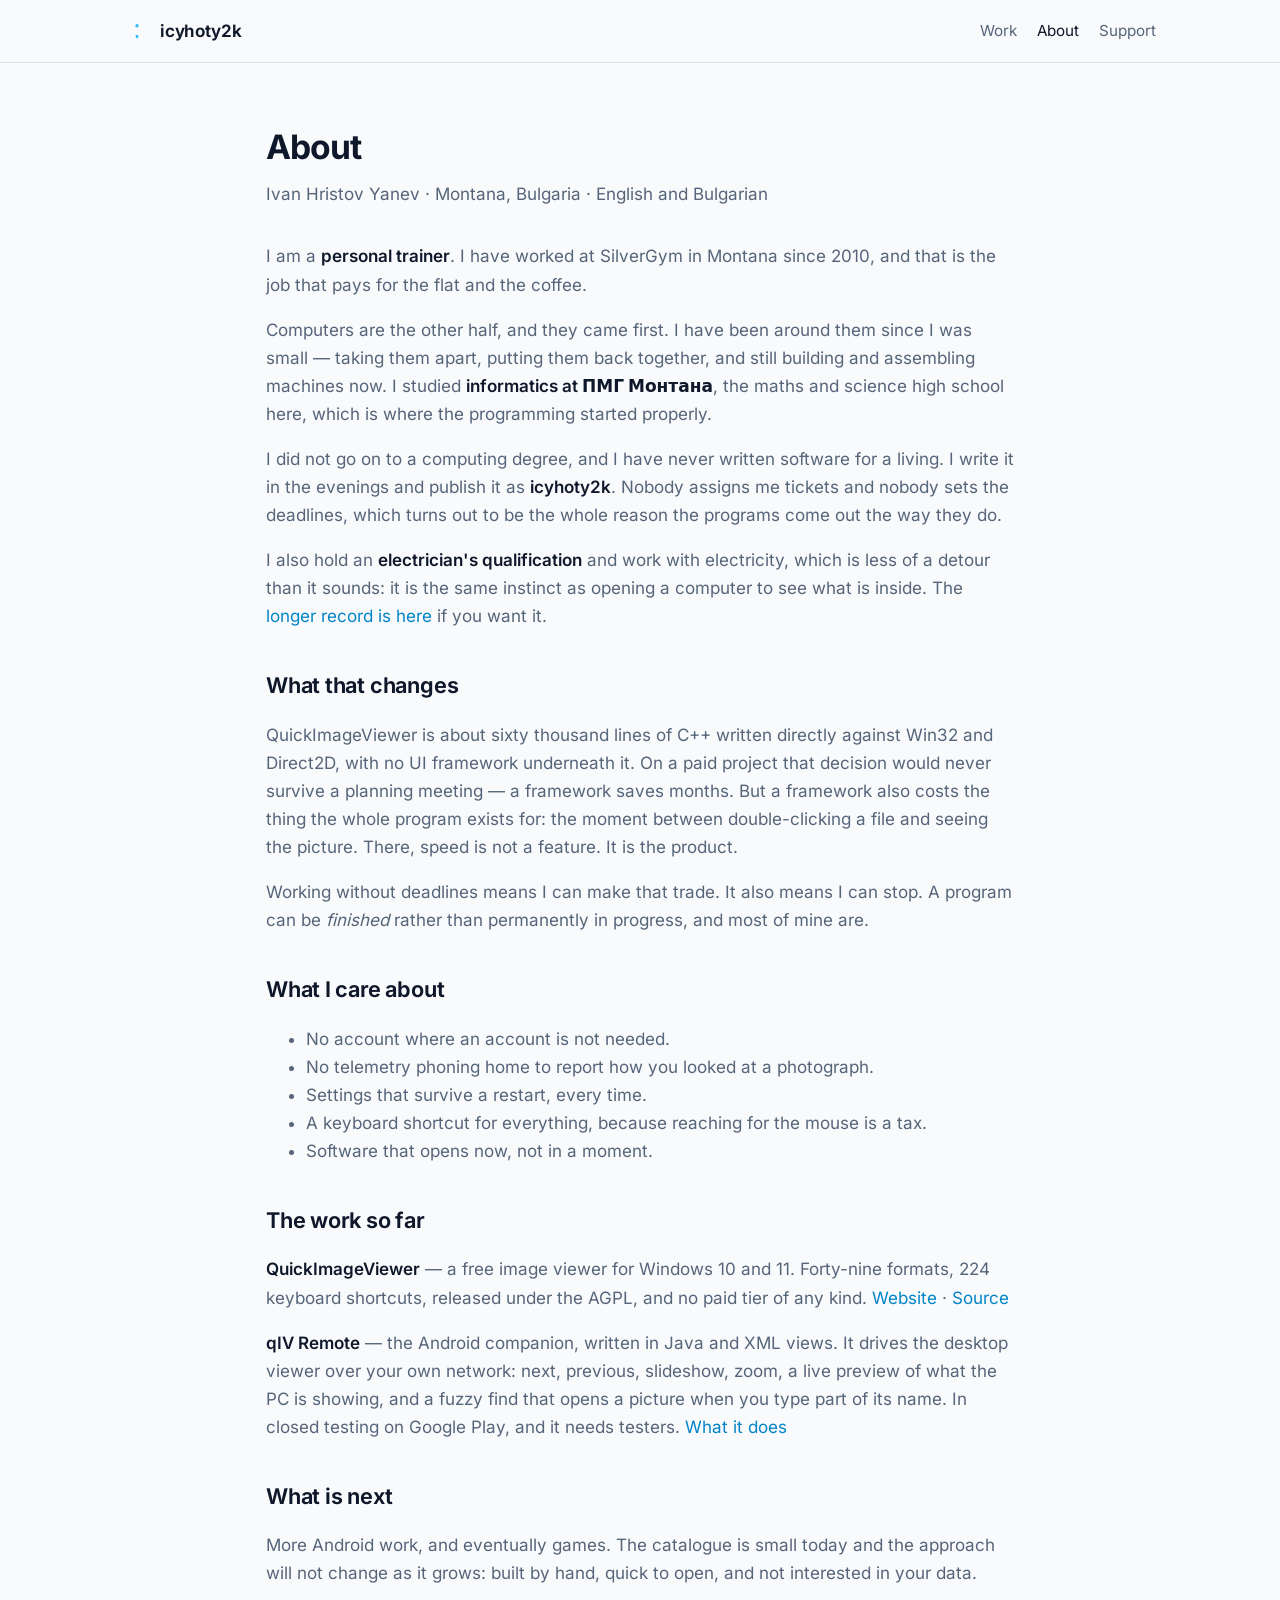
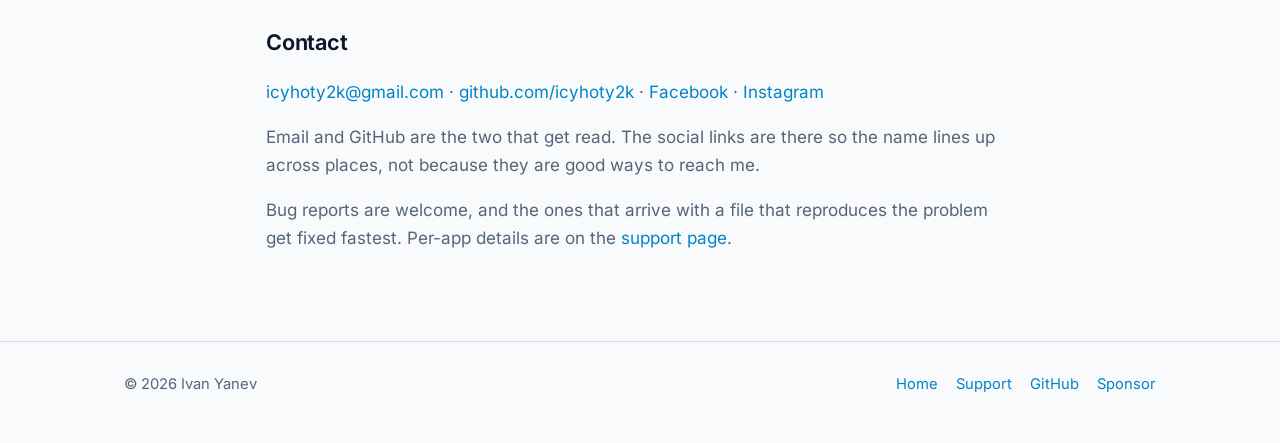
==== about.html @ 6b651a17 "docs: Update about.html with new biography details and add cv.html for longer record" ====
<!DOCTYPE html>
<html lang="en">
<head>
<meta charset="UTF-8">
<meta name="viewport" content="width=device-width, initial-scale=1.0">
<title>About — icyhoty2k</title>

<meta name="description" content="Ivan Yanev, Montana, Bulgaria. Personal trainer by day, self-taught developer by night — QuickImageViewer for Windows and qIV Remote for Android.">
<meta name="robots" content="index, follow">
<link rel="canonical" href="https://icyhoty2k.github.io/about.html">

<link rel="icon" type="image/svg+xml" href="favicon.svg">
<meta name="theme-color" content="#0f172a">
<link rel="stylesheet" href="assets/site.css">
</head>
<body>

<!--
    WHAT IS ON THIS PAGE AND WHY.

    The trainer-by-day detail is here at the user's explicit request, on the
    grounds that it is already public on their Facebook profile and that a
    reader is better served by more context than less. It is also simply the
    most interesting true thing about the work: sixty thousand lines of Win32
    C++ written by someone whose job is not software.

    DELIBERATELY OMITTED, even though Facebook shows them: date of birth,
    relationship status, family. They are on the private list, they would not
    improve this page, and a public page is a bad place to discover you have
    changed your mind. Home address and phone number likewise never appear here
    -- note the Play developer page publishes the address separately, which is
    a different surface and a decision already taken.
-->

<nav class="sitenav">
    <div class="wrap">
        <a class="brand" href="./"><img src="assets/mark.svg" alt="">icyhoty2k</a>
        <span class="spacer"></span>
        <a class="navlink" href="./#work">Work</a>
        <a class="navlink" href="about.html" aria-current="page">About</a>
        <a class="navlink" href="support.html">Support</a>
    </div>
</nav>

<main class="wrap prose">

    <h1>About</h1>
    <p class="meta">Ivan Hristov Yanev &middot; Montana, Bulgaria &middot; English and Bulgarian</p>

    <p>
        I am a <strong>personal trainer</strong>. I have worked at SilverGym in Montana
        since 2010, and that is the job that pays for the flat and the coffee.
    </p>
    <p>
        Computers are the other half, and they came first. I have been around them since
        I was small &mdash; taking them apart, putting them back together, and still
        building and assembling machines now. I studied
        <strong>informatics at ПМГ Монтана</strong>, the maths and science high school
        here, which is where the programming started properly.
    </p>
    <p>
        I did not go on to a computing degree, and I have never written software for a
        living. I write it in the evenings and publish it as <strong>icyhoty2k</strong>.
        Nobody assigns me tickets and nobody sets the deadlines, which turns out to be the
        whole reason the programs come out the way they do.
    </p>
    <p>
        I also hold an <strong>electrician's qualification</strong> and work with
        electricity, which is less of a detour than it sounds: it is the same instinct as
        opening a computer to see what is inside. The
        <a href="cv.html">longer record is here</a> if you want it.
    </p>

    <h2>What that changes</h2>
    <p>
        QuickImageViewer is about sixty thousand lines of C++ written directly against
        Win32 and Direct2D, with no UI framework underneath it. On a paid project that
        decision would never survive a planning meeting &mdash; a framework saves months.
        But a framework also costs the thing the whole program exists for: the moment
        between double-clicking a file and seeing the picture. There, speed is not a
        feature. It is the product.
    </p>
    <p>
        Working without deadlines means I can make that trade. It also means I can stop.
        A program can be <em>finished</em> rather than permanently in progress, and most
        of mine are.
    </p>

    <h2>What I care about</h2>
    <ul>
        <li>No account where an account is not needed.</li>
        <li>No telemetry phoning home to report how you looked at a photograph.</li>
        <li>Settings that survive a restart, every time.</li>
        <li>A keyboard shortcut for everything, because reaching for the mouse is a tax.</li>
        <li>Software that opens now, not in a moment.</li>
    </ul>

    <h2>The work so far</h2>
    <p>
        <strong>QuickImageViewer</strong> &mdash; a free image viewer for Windows 10 and 11.
        Forty-nine formats, 224 keyboard shortcuts, released under the AGPL, and no paid
        tier of any kind.
        <a href="https://icyhoty2k.github.io/QuickImageViewer/">Website</a> &middot;
        <a href="https://github.com/icyhoty2k/QuickImageViewer">Source</a>
    </p>
    <p>
        <strong>qIV Remote</strong> &mdash; the Android companion, written in Java and XML
        views. It drives the desktop viewer over your own network: next, previous,
        slideshow, zoom, a live preview of what the PC is showing, and a fuzzy find that
        opens a picture when you type part of its name. In closed testing on Google Play,
        and it needs testers.
        <a href="https://icyhoty2k.github.io/QuickImageViewer/qiv-remote.html">What it does</a>
    </p>

    <h2>What is next</h2>
    <p>
        More Android work, and eventually games. The catalogue is small today and the
        approach will not change as it grows: built by hand, quick to open, and not
        interested in your data.
    </p>

    <h2>Contact</h2>
    <p>
        <a href="mailto:icyhoty2k@gmail.com">icyhoty2k@gmail.com</a> &middot;
        <a href="https://github.com/icyhoty2k">github.com/icyhoty2k</a> &middot;
        <a href="https://www.facebook.com/IvanHristovYanev">Facebook</a> &middot;
        <a href="https://www.instagram.com/icyhoty2k/">Instagram</a>
    </p>
    <p>
        Email and GitHub are the two that get read. The social links are there so the name
        lines up across places, not because they are good ways to reach me.
    </p>
    <p>
        Bug reports are welcome, and the ones that arrive with a file that reproduces the
        problem get fixed fastest. Per-app details are on the
        <a href="support.html">support page</a>.
    </p>

</main>

<footer>
    <div class="wrap row">
        <span>&copy; 2026 Ivan Yanev</span>
        <span class="spacer"></span>
        <a href="./">Home</a>
        <a href="support.html">Support</a>
        <a href="https://github.com/icyhoty2k">GitHub</a>
        <a href="https://github.com/sponsors/icyhoty2k">Sponsor</a>
    </div>
</footer>

</body>
</html>
---- assets/site.css ----
/* ==========================================================================
   icyhoty2k.github.io

   ONE stylesheet, no framework, no CDN. Every font is vendored in
   assets/fonts/ -- the site says it uses no third parties and that has to be
   literally true, which means no Google Fonts, no analytics, no embeds.

   Palette matches QuickImageViewer's site.css so the two read as one hand,
   and matches the Play developer art, which is generated from the same
   numbers.
   ========================================================================== */

@font-face {
    font-family: 'Inter';
    font-style: normal;
    font-weight: 100 900;
    font-display: swap;
    src: url('fonts/inter-latin.woff2') format('woff2');
    unicode-range: U+0000-00FF,U+0131,U+0152-0153,U+02BB-02BC,U+02C6,U+02DA,U+02DC,U+0304,U+0308,U+0329,U+2000-206F,U+2074,U+20AC,U+2122,U+2191,U+2193,U+2212,U+2215,U+FEFF,U+FFFD;
}

@font-face {
    font-family: 'Inter';
    font-style: normal;
    font-weight: 100 900;
    font-display: swap;
    src: url('fonts/inter-latin-ext.woff2') format('woff2');
    unicode-range: U+0100-02BA,U+02BD-02C5,U+02C7-02CC,U+02CE-02D7,U+02DD-02FF,U+0304,U+0308,U+0329,U+1D00-1DBF,U+1E00-1E9F,U+1EF2-1EFF,U+2020,U+20A0-20AB,U+20AD-20C0,U+2113,U+2C60-2C7F,U+A720-A7FF;
}

:root {
    --bg:        #0f172a;
    --surface:   #1e293b;
    --surface-2: #172033;
    --border:    #2b3a52;
    --text:      #f8fafc;
    --muted:     #94a3b8;
    --accent:    #38bdf8;
    --accent-dk: #0284c7;
    --radius:    14px;
    --maxw:      1080px;
}

/* Light mode is a real mode, not an afterthought: a developer page gets opened
   from a Play listing on a phone in daylight as often as from a desktop at
   night. */
@media (prefers-color-scheme: light) {
    :root {
        --bg:        #f8fafc;
        --surface:   #ffffff;
        --surface-2: #eef2f7;
        --border:    #d7dee8;
        --text:      #0f172a;
        --muted:     #566579;
        --accent:    #0284c7;
        --accent-dk: #075985;
    }
}

*, *::before, *::after { box-sizing: border-box; }

html { scroll-behavior: smooth; }

body {
    margin: 0;
    background: var(--bg);
    color: var(--text);
    font-family: 'Inter', system-ui, -apple-system, 'Segoe UI', sans-serif;
    font-size: 17px;
    line-height: 1.65;
    -webkit-font-smoothing: antialiased;
}

.wrap { max-width: var(--maxw); margin: 0 auto; padding: 0 24px; }

a { color: var(--accent); text-decoration: none; }
a:hover { text-decoration: underline; }

/* --- header ------------------------------------------------------------- */

.sitenav {
    border-bottom: 1px solid var(--border);
    background: color-mix(in srgb, var(--bg) 88%, transparent);
    position: sticky;
    top: 0;
    z-index: 10;
    backdrop-filter: blur(8px);
}

.sitenav .wrap {
    display: flex;
    align-items: center;
    gap: 20px;
    height: 62px;
}

.sitenav .brand {
    display: flex;
    align-items: center;
    gap: 10px;
    color: var(--text);
    font-weight: 650;
    letter-spacing: -0.01em;
}

.sitenav .brand img { width: 26px; height: 26px; display: block; }
.sitenav .spacer { flex: 1; }
.sitenav a.navlink { color: var(--muted); font-size: 0.95rem; }
.sitenav a.navlink:hover, .sitenav a.navlink[aria-current="page"] { color: var(--text); }

/* --- hero --------------------------------------------------------------- */

.hero { padding: 84px 0 56px; }

.hero-inner {
    display: flex;
    align-items: center;
    gap: 48px;
    flex-wrap: wrap;
}

.hero-mark {
    width: 132px;
    height: 132px;
    flex: none;
    filter: drop-shadow(0 0 26px color-mix(in srgb, var(--accent) 35%, transparent));
}

.hero h1 {
    margin: 0 0 10px;
    font-size: clamp(2.2rem, 6vw, 3.4rem);
    font-weight: 700;
    letter-spacing: -0.03em;
    line-height: 1.05;
}

.hero p.lead {
    margin: 0;
    max-width: 46ch;
    color: var(--muted);
    font-size: 1.12rem;
}

/* The row of glyphs, matching the Play header. Inline SVG so it inherits
   currentColor and needs no extra request. */
.glyphrow {
    display: flex;
    gap: 18px;
    margin-top: 22px;
    color: var(--muted);
}
.glyphrow svg { width: 26px; height: 26px; flex: none; }

/* --- sections ----------------------------------------------------------- */

section { padding: 30px 0 56px; }

h2 {
    font-size: 1.05rem;
    font-weight: 650;
    letter-spacing: 0.08em;
    text-transform: uppercase;
    color: var(--muted);
    margin: 0 0 22px;
}

/* --- product cards ------------------------------------------------------ */

.cards {
    display: grid;
    grid-template-columns: repeat(auto-fit, minmax(300px, 1fr));
    gap: 20px;
}

.card {
    background: var(--surface);
    border: 1px solid var(--border);
    border-radius: var(--radius);
    padding: 26px 26px 22px;
    display: flex;
    flex-direction: column;
}

.card h3 {
    margin: 0 0 4px;
    font-size: 1.3rem;
    letter-spacing: -0.02em;
}

.card .plat {
    color: var(--muted);
    font-size: 0.86rem;
    letter-spacing: 0.04em;
    text-transform: uppercase;
    margin-bottom: 14px;
}

.card p { margin: 0 0 18px; color: var(--muted); }
.card .grow { flex: 1; }

.tags { display: flex; flex-wrap: wrap; gap: 8px; margin-bottom: 18px; }

.tag {
    font-size: 0.8rem;
    color: var(--muted);
    border: 1px solid var(--border);
    background: var(--surface-2);
    border-radius: 999px;
    padding: 3px 11px;
}

.actions { display: flex; flex-wrap: wrap; gap: 10px; }

.btn {
    display: inline-block;
    padding: 9px 17px;
    border-radius: 9px;
    font-weight: 600;
    font-size: 0.95rem;
    border: 1px solid var(--border);
    color: var(--text);
}
.btn:hover { text-decoration: none; border-color: var(--accent); }

.btn.primary {
    background: var(--accent);
    border-color: var(--accent);
    color: #06121f;
}
.btn.primary:hover { background: var(--accent-dk); border-color: var(--accent-dk); color: #fff; }

/* --- callout ------------------------------------------------------------ */

.callout {
    border: 1px solid var(--border);
    border-left: 3px solid var(--accent);
    background: var(--surface);
    border-radius: var(--radius);
    padding: 22px 26px;
}
.callout h3 { margin: 0 0 8px; font-size: 1.15rem; }
.callout p  { margin: 0 0 14px; color: var(--muted); }
.callout ol { margin: 0 0 16px; padding-left: 20px; color: var(--muted); }
.callout li { margin-bottom: 6px; }
.callout :last-child { margin-bottom: 0; }

/* --- prose pages -------------------------------------------------------- */

.prose { max-width: 68ch; padding: 56px 0 72px; }
.prose h1 { font-size: 2.1rem; letter-spacing: -0.03em; margin: 0 0 6px; }
.prose .meta { color: var(--muted); margin: 0 0 34px; }
.prose h2 {
    text-transform: none;
    letter-spacing: -0.01em;
    font-size: 1.35rem;
    color: var(--text);
    margin: 38px 0 12px;
}
.prose p, .prose li { color: var(--muted); }
.prose strong { color: var(--text); font-weight: 600; }

/* --- footer ------------------------------------------------------------- */

footer {
    border-top: 1px solid var(--border);
    padding: 30px 0 46px;
    color: var(--muted);
    font-size: 0.92rem;
}
footer .row { display: flex; flex-wrap: wrap; gap: 18px; align-items: center; }
footer .spacer { flex: 1; }

@media (max-width: 620px) {
    .hero { padding: 56px 0 40px; }
    .hero-inner { gap: 28px; }
    .hero-mark { width: 96px; height: 96px; }
}
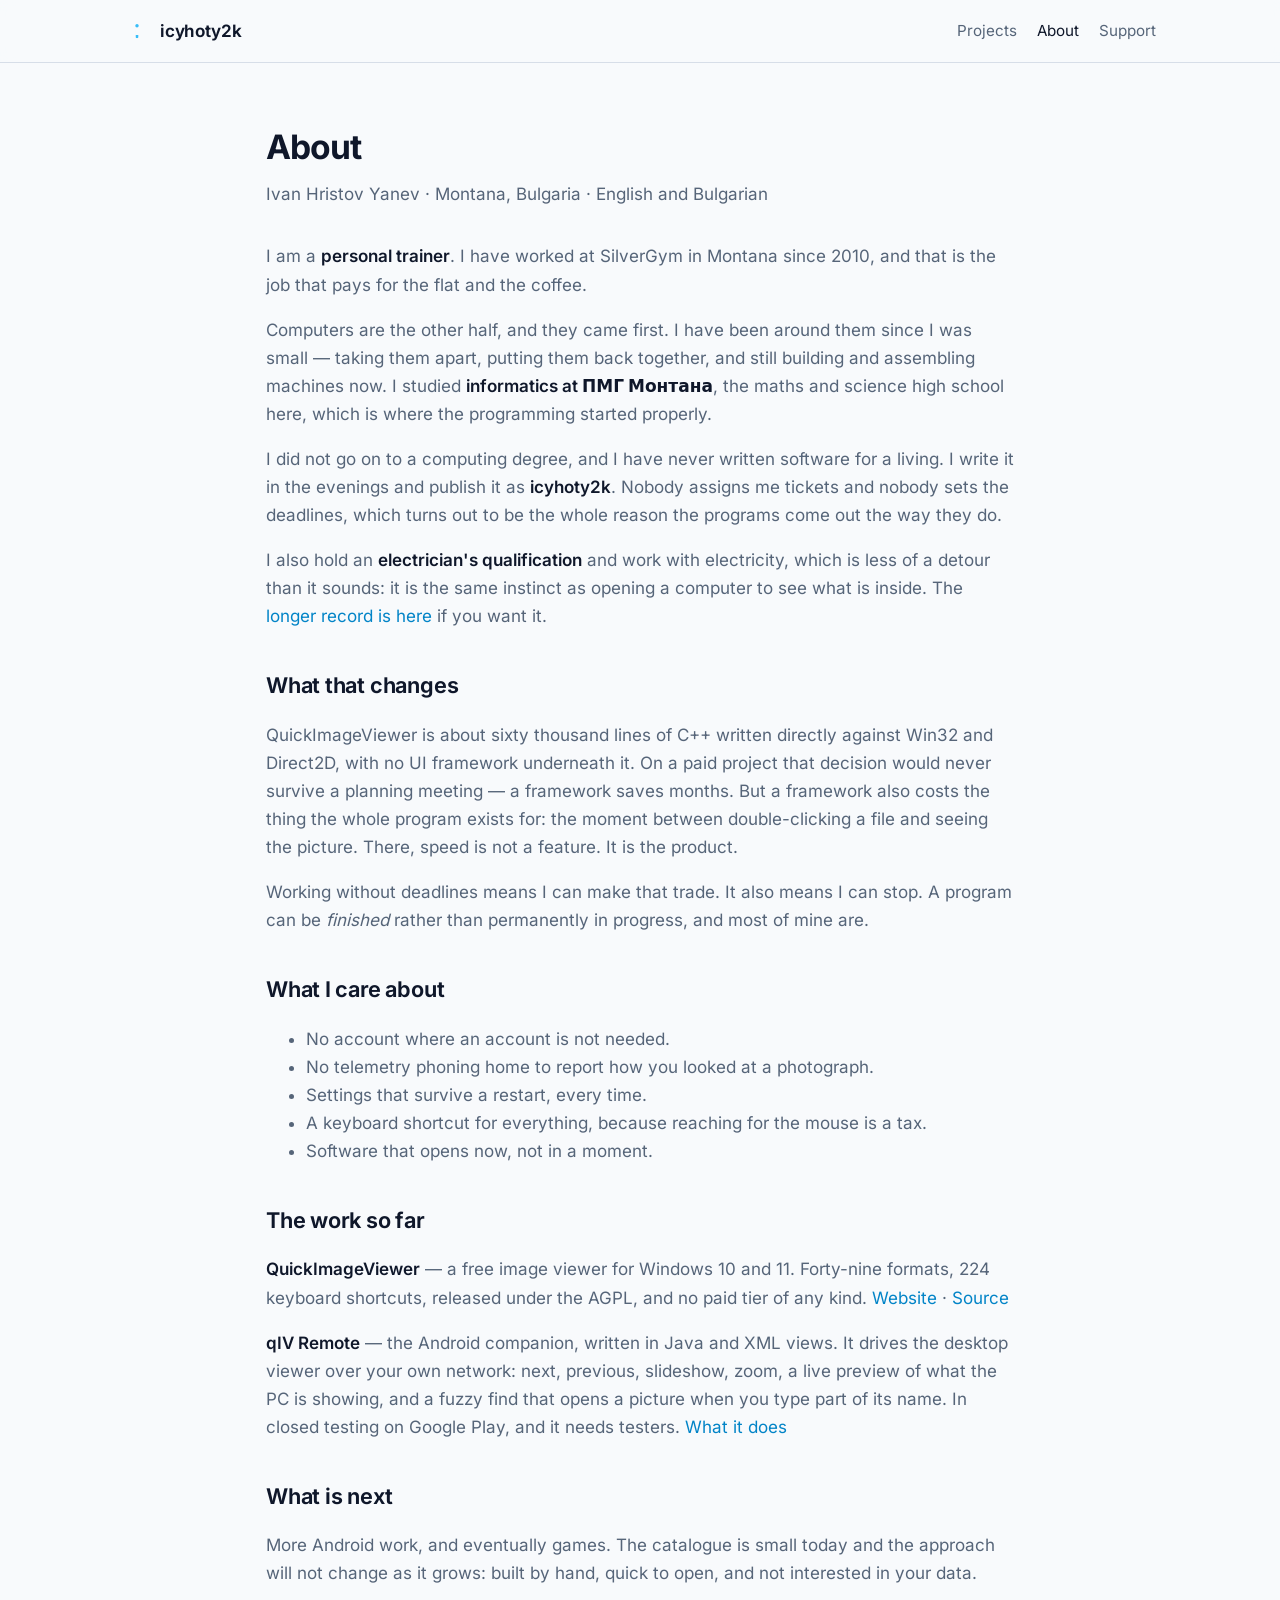
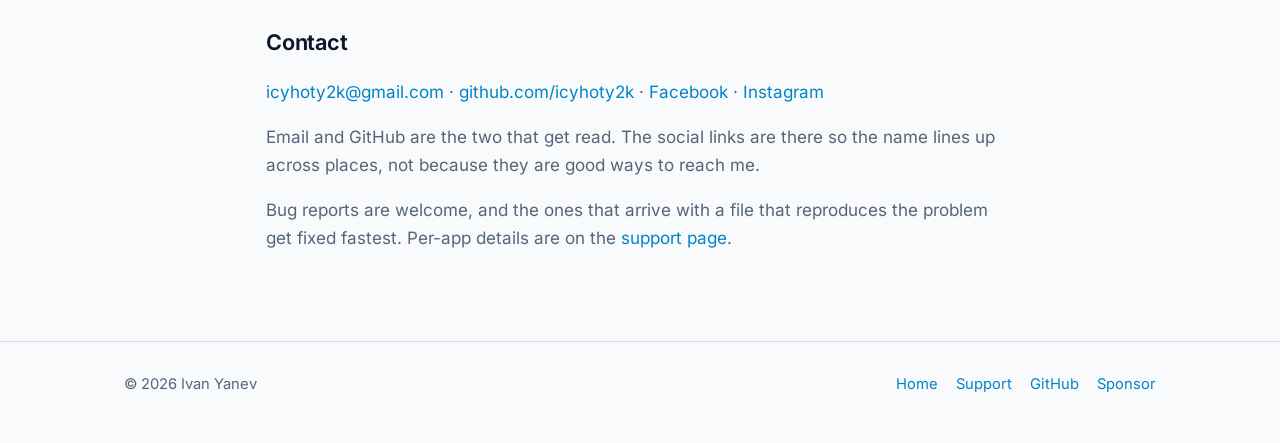
==== commit 4db66c7c: "fix(nav): tighten the mark against the wordmark, Work becomes Projects The gap beside the mark was i" ====
--- a/about.html
+++ b/about.html
@@ -5,12 +5,51 @@
 <meta name="viewport" content="width=device-width, initial-scale=1.0">
 <title>About — icyhoty2k</title>
 
-<meta name="description" content="Ivan Yanev, Montana, Bulgaria. Personal trainer by day, self-taught developer by night — QuickImageViewer for Windows and qIV Remote for Android.">
+<meta name="description" content="Ivan Hristov Yanev, Montana, Bulgaria. Personal trainer by day, writing hand-built Windows and Android software in the evenings.">
 <meta name="robots" content="index, follow">
 <link rel="canonical" href="https://icyhoty2k.github.io/about.html">
 
 <link rel="icon" type="image/svg+xml" href="favicon.svg">
 <meta name="theme-color" content="#0f172a">
+<!-- Open Graph and Twitter. Without og:image a shared link renders as a blank
+     grey box on Facebook, Messenger, Viber and Slack -- which is the main way
+     anyone will ever arrive here. summary_large_image is what makes the card
+     big rather than a thumbnail strip. -->
+<meta property="og:type" content="profile">
+<meta property="og:site_name" content="icyhoty2k">
+<meta property="og:title" content="About - icyhoty2k">
+<meta property="og:description" content="Personal trainer by day, and sixty thousand lines of hand-written Win32 C++ in the evenings. Why the software comes out the way it does.">
+<meta property="og:url" content="https://icyhoty2k.github.io/about.html">
+<meta property="og:image" content="https://icyhoty2k.github.io/assets/og-card-1200x630.jpg">
+<meta property="og:image:width" content="1200">
+<meta property="og:image:height" content="630">
+<meta property="og:image:alt" content="icyhoty2k - apps, games and tools">
+<meta property="og:locale" content="en_GB">
+<meta name="twitter:card" content="summary_large_image">
+<meta name="twitter:title" content="About - icyhoty2k">
+<meta name="twitter:description" content="Personal trainer by day, and sixty thousand lines of hand-written Win32 C++ in the evenings. Why the software comes out the way it does.">
+<meta name="twitter:image" content="https://icyhoty2k.github.io/assets/og-card-1200x630.jpg">
+
+<script type="application/ld+json">
+{
+  "@context": "https://schema.org",
+  "@type": "Person",
+  "name": "Ivan Hristov Yanev",
+  "alternateName": "icyhoty2k",
+  "url": "https://icyhoty2k.github.io/",
+  "image": "https://icyhoty2k.github.io/assets/og-card-1200x630.jpg",
+  "jobTitle": "Software developer",
+  "address": { "@type": "PostalAddress", "addressLocality": "Montana", "addressCountry": "BG" },
+  "knowsLanguage": ["en", "bg"],
+  "email": "mailto:icyhoty2k@gmail.com",
+  "sameAs": [
+    "https://github.com/icyhoty2k",
+    "https://www.facebook.com/IvanHristovYanev",
+    "https://www.instagram.com/icyhoty2k/",
+    "https://www.youtube.com/@icyhoty2k"
+  ]
+}
+</script>
 <link rel="stylesheet" href="assets/site.css">
 </head>
 <body>
@@ -36,7 +75,7 @@
     <div class="wrap">
         <a class="brand" href="./"><img src="assets/mark.svg" alt="">icyhoty2k</a>
         <span class="spacer"></span>
-        <a class="navlink" href="./#work">Work</a>
+        <a class="navlink" href="./#projects">Projects</a>
         <a class="navlink" href="about.html" aria-current="page">About</a>
         <a class="navlink" href="support.html">Support</a>
     </div>
--- a/assets/site.css
+++ b/assets/site.css
@@ -103,7 +103,11 @@
     letter-spacing: -0.01em;
 }
 
-.sitenav .brand img { width: 26px; height: 26px; display: block; }
+/* Height, not width. The tight mark is a tall narrow box (40 x 168 units), so
+   fixing the width would squash it; fixing the height lets the width fall out
+   of the aspect ratio and the gap beside the wordmark becomes the real gap. */
+.sitenav .brand img { height: 26px; width: auto; display: block; }
+.sitenav .brand picture { display: flex; }
 .sitenav .spacer { flex: 1; }
 .sitenav a.navlink { color: var(--muted); font-size: 0.95rem; }
 .sitenav a.navlink:hover, .sitenav a.navlink[aria-current="page"] { color: var(--text); }
@@ -127,11 +131,26 @@
 }
 
 .hero h1 {
-    margin: 0 0 10px;
+    margin: 0 0 6px;
     font-size: clamp(2.2rem, 6vw, 3.4rem);
     font-weight: 700;
     letter-spacing: -0.03em;
     line-height: 1.05;
+}
+
+/* The second line of the signature. Tracked out and in the accent: set solid
+   and grey, a nine-letter word under a nine-letter word reads as one block.
+   The tracking is what makes it a sub-line rather than a second title.
+
+   clamp()ed like the heading above it, so the two scale together instead of
+   the sub-line staying put while the title grows. */
+.hero .productions {
+    margin: 0 0 16px;
+    font-size: clamp(0.78rem, 1.7vw, 1rem);
+    font-weight: 500;
+    letter-spacing: 0.34em;
+    text-transform: uppercase;
+    color: var(--accent);
 }
 
 .hero p.lead {
@@ -164,6 +183,71 @@
     margin: 0 0 22px;
 }
 
+/* --- statistics strip ---------------------------------------------------- */
+
+/* PILLS, matching QuickImageViewer's own strip. A first version here was a grid
+   of six large cells; next to the desktop site it read as a different product.
+   Same shape, same wrap-and-centre behaviour, same value-then-label order.
+
+   Icons are inline SVG rather than the emoji the desktop strip uses. Same
+   reason the navigation was converted: an emoji is drawn by whichever vendor
+   made the font, so a row of six is a row of six different illustration styles.
+
+   Numbers, not charts. Six unrelated current values with no series behind them;
+   a chart of those is a table wearing a costume, and it would cost a library on
+   a site that promises no third parties. */
+.statstrip {
+    display: flex;
+    flex-wrap: wrap;
+    justify-content: center;
+    gap: 10px;
+    margin: 6px 0;
+}
+
+.stat {
+    display: inline-flex;
+    align-items: center;
+    gap: 8px;
+    padding: 9px 15px;
+    border-radius: 999px;
+    border: 1px solid var(--border);
+    background: var(--surface);
+    color: var(--text);
+    font-size: 0.9rem;
+    line-height: 1;
+    transition: border-color .15s ease, transform .15s ease;
+}
+
+.stat:hover {
+    border-color: var(--accent);
+    transform: translateY(-1px);
+    text-decoration: none;
+}
+
+.stat svg {
+    width: 15px;
+    height: 15px;
+    flex: none;
+    color: var(--muted);
+    stroke-linecap: round;
+    stroke-linejoin: round;
+}
+
+.stat:hover svg { color: var(--accent); }
+
+.stat-value {
+    font-weight: 700;
+    color: var(--accent);
+    font-variant-numeric: tabular-nums;
+}
+
+.stat-label { color: var(--muted); font-size: 0.82rem; }
+
+@media (max-width: 620px) {
+    .statstrip { gap: 8px; }
+    .stat { padding: 8px 12px; font-size: 0.85rem; }
+}
+
 /* --- product cards ------------------------------------------------------ */
 
 .cards {
@@ -176,10 +260,52 @@
     background: var(--surface);
     border: 1px solid var(--border);
     border-radius: var(--radius);
-    padding: 26px 26px 22px;
+    overflow: hidden;
     display: flex;
     flex-direction: column;
-}
+    transition: border-color .18s ease, transform .18s ease;
+}
+
+.card:hover { border-color: var(--accent); transform: translateY(-2px); }
+
+@media (prefers-reduced-motion: reduce) {
+    .card { transition: none; }
+    .card:hover { transform: none; }
+}
+
+/* The screenshot. A page about image software with no images on it was the
+   whole reason the landing page read as dead -- and Google's own starter guide
+   asks for images placed near the text they relate to.
+
+   Fixed aspect and object-fit so a portrait phone shot and a landscape desktop
+   shot sit in the same grid without one of them stretching. width/height are
+   declared in the HTML so the browser reserves the space and the card does not
+   jump as the image arrives.
+
+   HEIGHT: AUTO IS LOAD-BEARING, AND aspect-ratio DOES NOT WORK WITHOUT IT.
+   The <img> tags carry width/height attributes, which are presentational hints:
+   this rule overrides the width one with width:100%, but if it declares no
+   height at all then the HTML height attribute survives as the USED height. Both
+   dimensions are then definite and `aspect-ratio` is ignored outright.
+
+   That is not theoretical -- it shipped. The two cards rendered 504x563 and
+   504x462 instead of 504x284, because their height attributes were 563 and 462.
+   The desktop shot was cropped to a narrow portrait slice of a 2688x1436 frame,
+   and the Android shot was upscaled 2x past its own source height, which is
+   what made it look soft. Declaring height:auto lets the aspect-ratio win and
+   both cards become 16/9 again. */
+.card-shot {
+    display: block;
+    width: 100%;
+    height: auto;
+    aspect-ratio: 16 / 9;
+    object-fit: cover;
+    object-position: top center;
+    background: var(--surface-2);
+    border-bottom: 1px solid var(--border);
+}
+
+.card-body { padding: 24px 26px 22px; display: flex; flex-direction: column; flex: 1; }
 
 .card h3 {
     margin: 0 0 4px;
@@ -274,4 +400,101 @@
     .hero { padding: 56px 0 40px; }
     .hero-inner { gap: 28px; }
     .hero-mark { width: 96px; height: 96px; }
-}
+
+    /* TAP TARGETS. Measured on a 375px viewport: the nav links were 25px tall
+       and the footer links 24px. Google's threshold is 48px, and a 24px target
+       is a genuinely annoying thing to hit with a thumb.
+
+       Padding rather than font-size, so the text stays the size it should be
+       and only the hit area grows. Negative margin keeps the row from getting
+       taller than it needs to look.
+
+       Inline links inside paragraphs are left alone on purpose -- they are
+       exempt from the guidance, and padding them would wreck the line spacing. */
+    .sitenav a.navlink,
+    .sitenav a.brand,
+    footer .row a {
+        padding-top: 11px;
+        padding-bottom: 11px;
+    }
+
+    footer .row { gap: 10px 18px; margin: -11px 0; }
+}
+
+/* --- funding buttons: ONE look on every surface -------------------------- */
+/*
+   These deliberately mirror the shields.io "for-the-badge" sponsor badges in
+   README.md, down to the two-tone split and the exact hex values, because the
+   same pair of buttons appears on GitHub, on both websites, and anywhere else
+   the work asks to be funded. One identity, three media.
+
+   THE SITES CANNOT USE THE SHIELDS IMAGES THEMSELVES. An <img> pointing at
+   img.shields.io is a third-party request from every visitor, and both sites
+   promise in writing that they contact nobody. In README.md the same badge is
+   fine, because GitHub proxies README images through its own camo servers and
+   shields.io never sees a reader -- same picture, completely different
+   consequence. So on the web the look is rebuilt in CSS, with inline SVG icons
+   in place of the emoji shields renders.
+
+   KEEP IN SYNC: this block is byte-identical in
+   icyhoty2k.github.io/assets/site.css and QuickImageViewer/docs/site.css, and
+   the colours match the badge URLs in README.md. Change one, change all three.
+*/
+.fundrow {
+    display: flex;
+    flex-wrap: wrap;
+    gap: 12px;
+    margin: 0;
+}
+
+.fund {
+    display: inline-flex;
+    align-items: stretch;
+    border-radius: 6px;
+    overflow: hidden;
+    color: #fff;
+    font-weight: 700;
+    font-size: 0.72rem;
+    letter-spacing: 0.09em;
+    text-transform: uppercase;
+    line-height: 1;
+    transition: filter .18s ease, transform .18s ease;
+}
+
+.fund:hover {
+    text-decoration: none;
+    color: #fff;
+    filter: brightness(1.12);
+    transform: translateY(-1px);
+}
+
+.fund:focus-visible {
+    outline: 2px solid #fff;
+    outline-offset: 2px;
+}
+
+/* Two segments, exactly as the badge draws them: the darker one carries the
+   icon and the name, the brighter one carries the phrase. */
+.fund .fund-k,
+.fund .fund-v {
+    display: inline-flex;
+    align-items: center;
+    gap: 8px;
+    padding: 13px 15px;
+}
+
+.fund svg {
+    width: 15px;
+    height: 15px;
+    flex: none;
+}
+
+.fund.gh   .fund-k { background: #bf3a8c; }
+.fund.gh   .fund-v { background: #ea4aaa; }
+.fund.kofi .fund-k { background: #c94340; }
+.fund.kofi .fund-v { background: #ff5e5b; }
+
+@media (prefers-reduced-motion: reduce) {
+    .fund { transition: none; }
+    .fund:hover { transform: none; }
+}
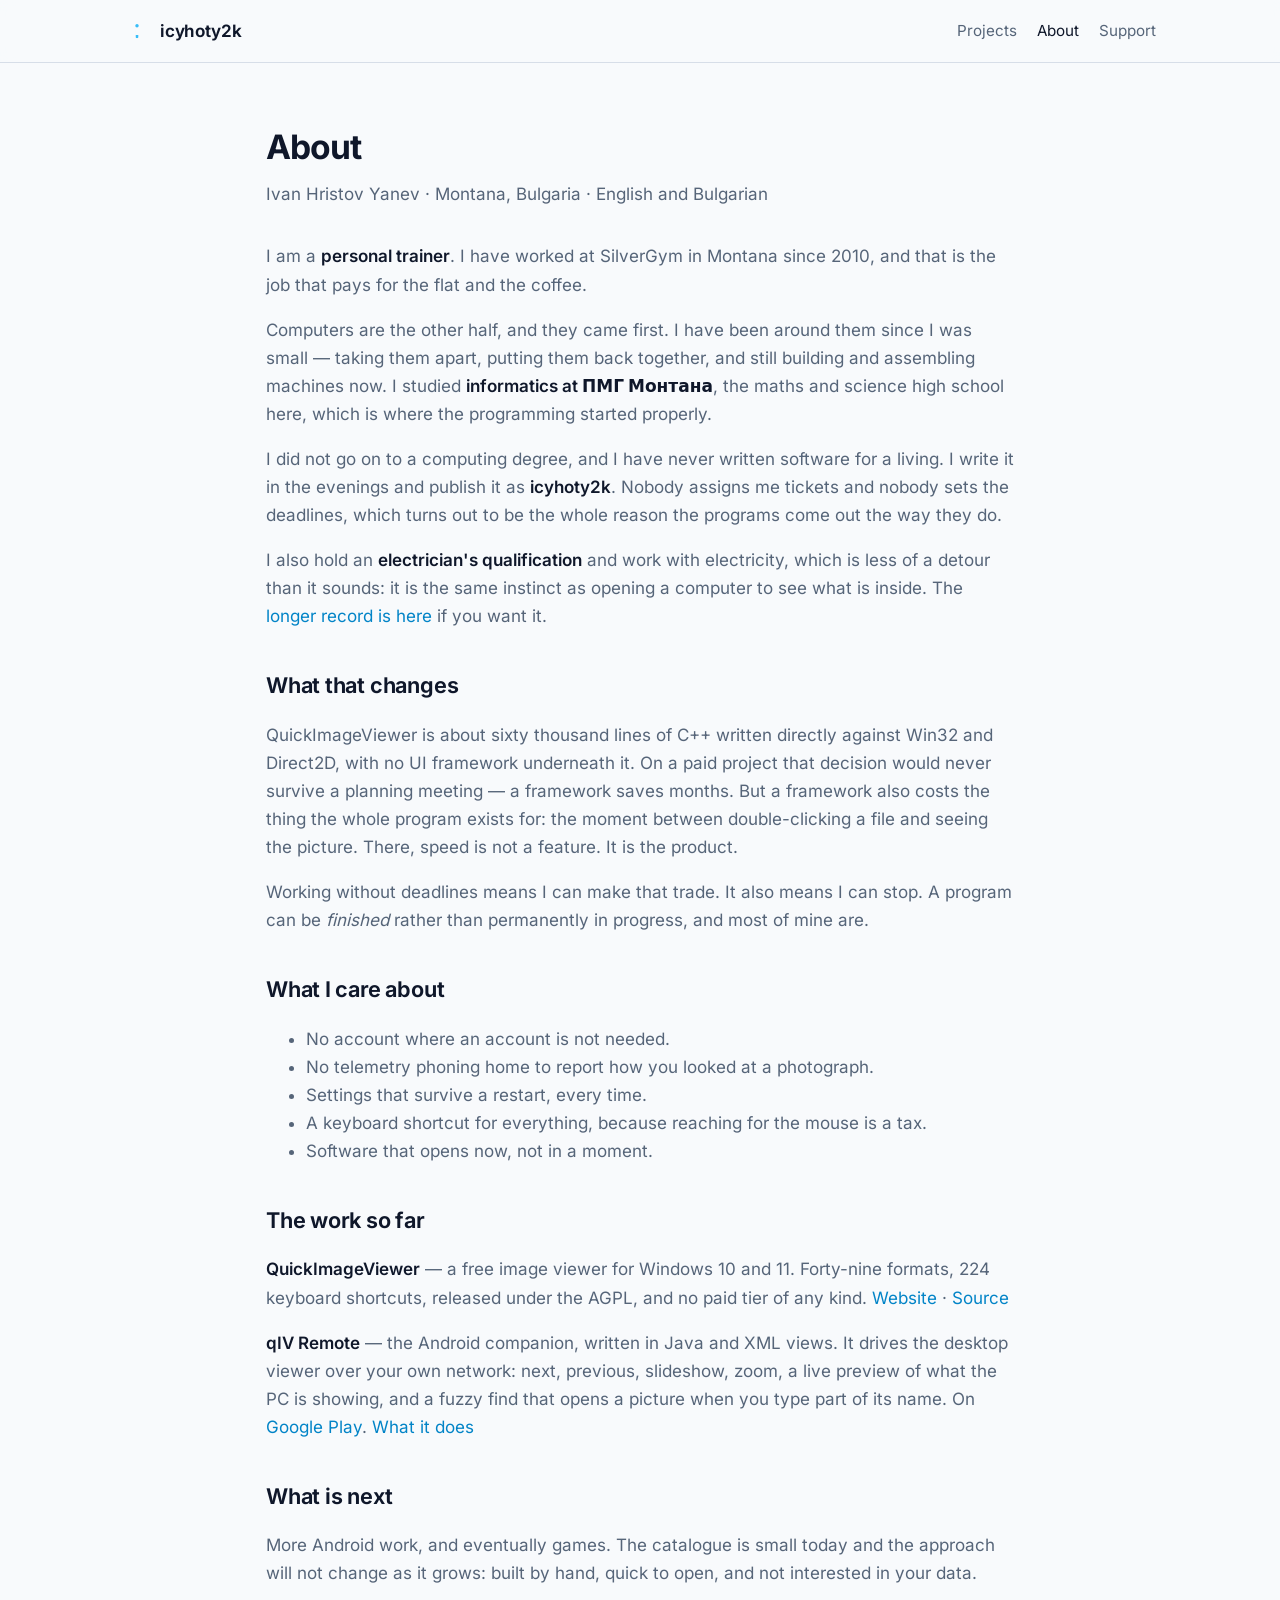
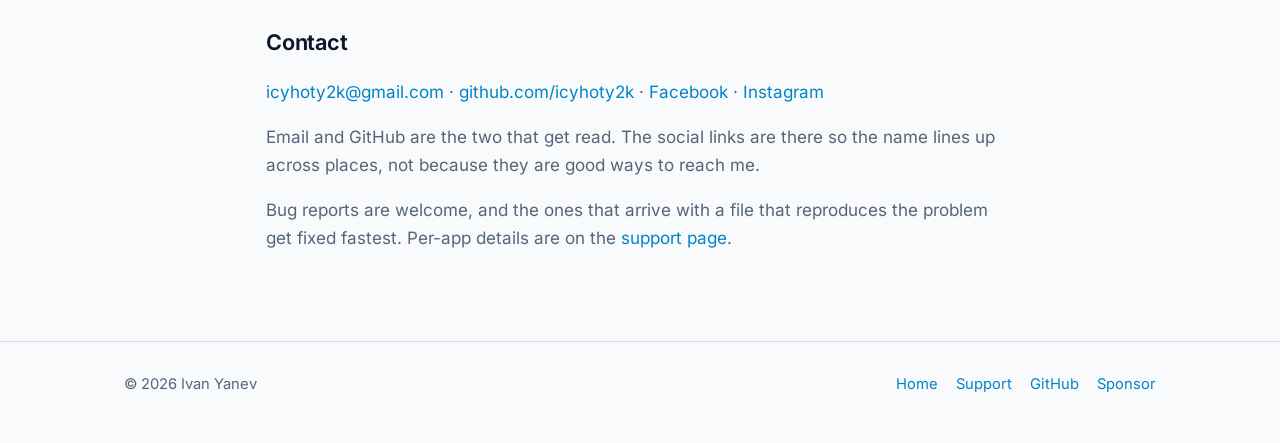
==== commit 8139b6bc: "qIV Remote is live on Google Play Every mention of the closed test goes: the project card links the " ====
--- a/about.html
+++ b/about.html
@@ -146,8 +146,7 @@
         <strong>qIV Remote</strong> &mdash; the Android companion, written in Java and XML
         views. It drives the desktop viewer over your own network: next, previous,
         slideshow, zoom, a live preview of what the PC is showing, and a fuzzy find that
-        opens a picture when you type part of its name. In closed testing on Google Play,
-        and it needs testers.
+        opens a picture when you type part of its name. On <a href="https://play.google.com/store/apps/details?id=net.icyhoty2k.qivremote">Google Play</a>.
         <a href="https://icyhoty2k.github.io/QuickImageViewer/qiv-remote.html">What it does</a>
     </p>
 
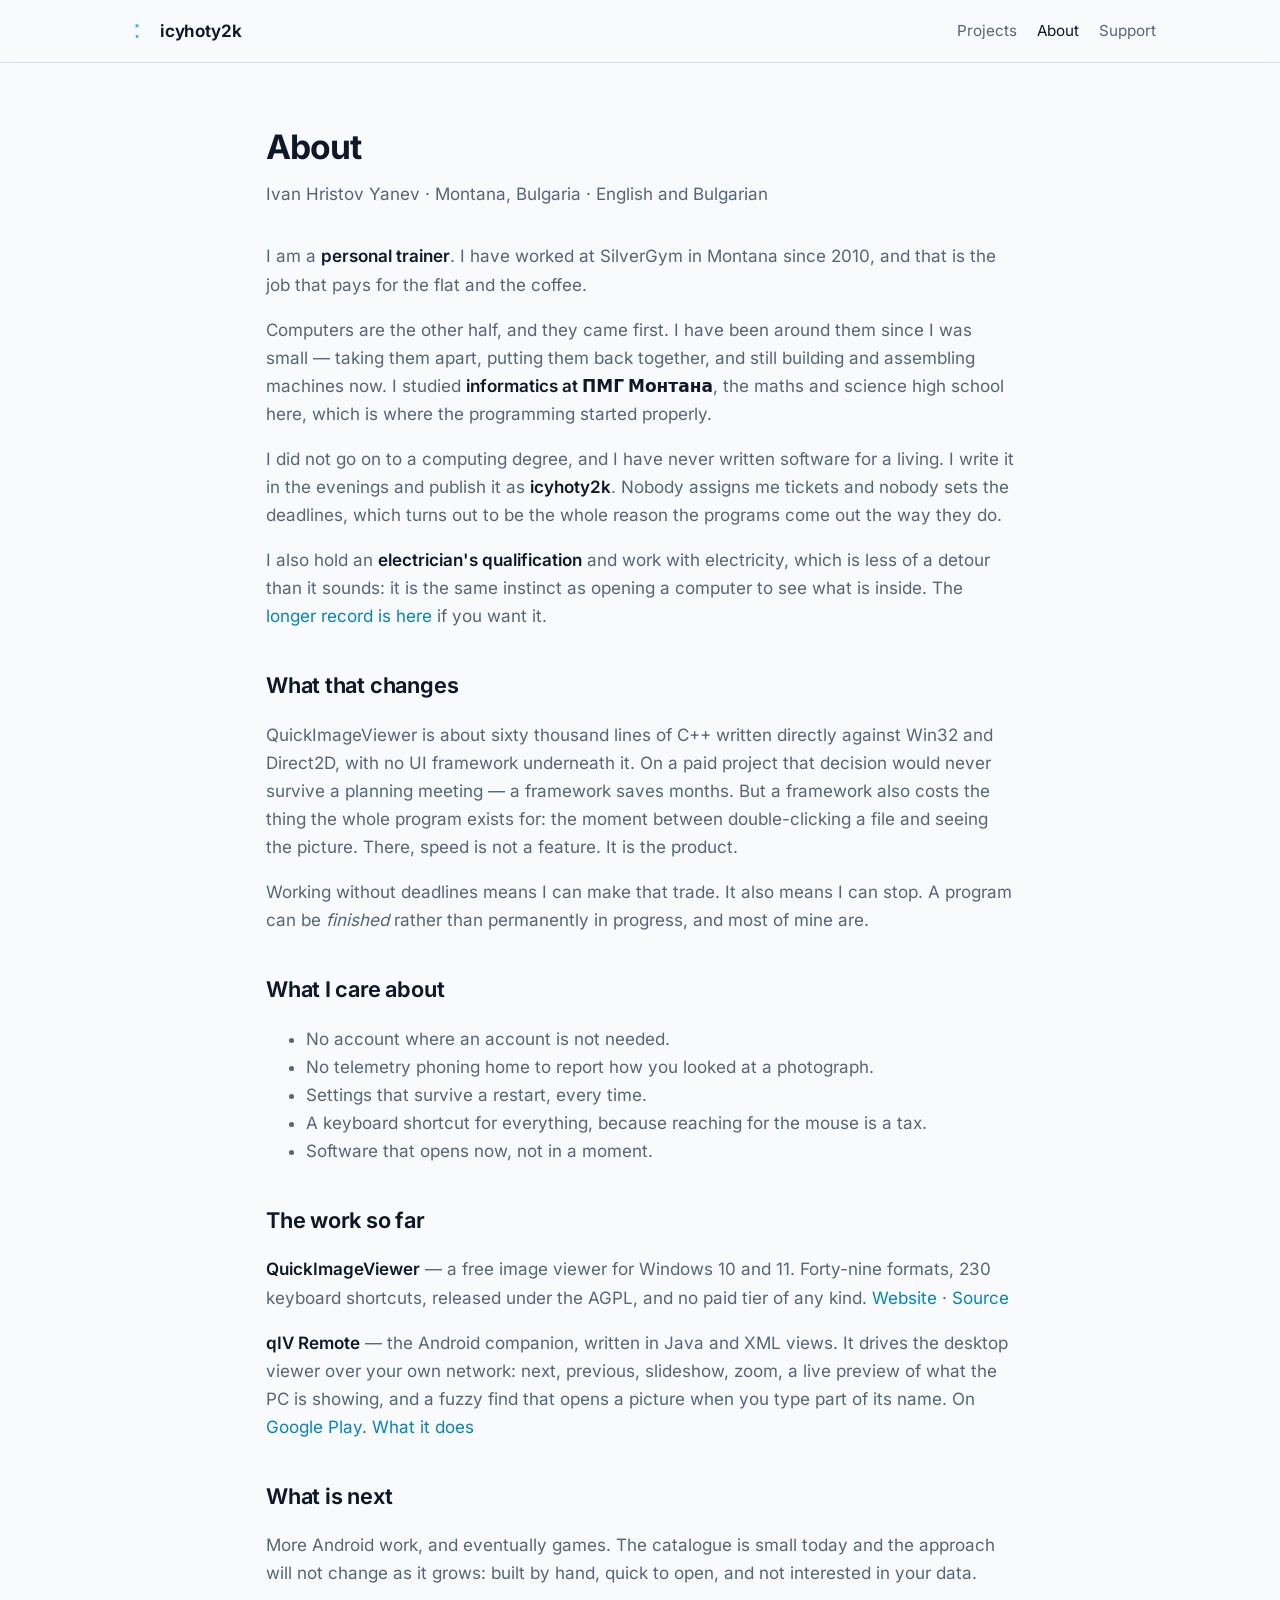
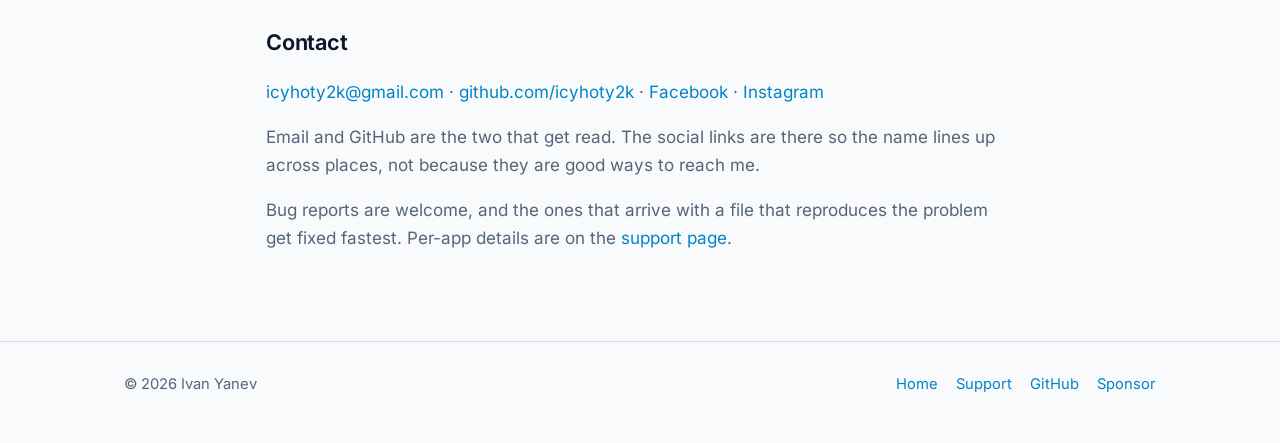
==== commit ad89ba5e: "chore(site): refresh the statistics strip for the 3.0 release The strip is baked in at build time - " ====
--- a/about.html
+++ b/about.html
@@ -50,7 +50,7 @@
   ]
 }
 </script>
-<link rel="stylesheet" href="assets/site.css">
+<link rel="stylesheet" href="assets/site.css?v=2">
 </head>
 <body>
 
@@ -137,7 +137,7 @@
     <h2>The work so far</h2>
     <p>
         <strong>QuickImageViewer</strong> &mdash; a free image viewer for Windows 10 and 11.
-        Forty-nine formats, 224 keyboard shortcuts, released under the AGPL, and no paid
+        Forty-nine formats, 230 keyboard shortcuts, released under the AGPL, and no paid
         tier of any kind.
         <a href="https://icyhoty2k.github.io/QuickImageViewer/">Website</a> &middot;
         <a href="https://github.com/icyhoty2k/QuickImageViewer">Source</a>
--- a/assets/site.css
+++ b/assets/site.css
@@ -355,6 +355,70 @@
 }
 .btn.primary:hover { background: var(--accent-dk); border-color: var(--accent-dk); color: #fff; }
 
+/* --- the Google Play button --------------------------------------------
+   Same treatment as the qIV site's store row, for the same reason: this
+   button sat beside a Download button in the identical accent blue, which
+   reads as "two links" rather than "two products" -- and it carried no mark
+   at all, so nothing on it said which store it goes to.
+
+   PLAY'S OWN GREEN, not the site accent. #01875f is the store's, and it is
+   the colour somebody is already looking for when they came to install an
+   app. White label on it clears contrast in BOTH themes, which the accent
+   button's dark label would not -- so this one rule serves light and dark
+   without a second definition under the prefers-color-scheme block.
+
+   NOT the official Play artwork: that badge is Google's, has its own sizing
+   and clear-space rules, and is an image this site would have to fetch or
+   vendor. The mark below is four paths of CSS-free SVG, so it stays inside
+   the no-CDN rule and scales with the text.
+   ---------------------------------------------------------------------- */
+.btn.play {
+    display: inline-flex;
+    align-items: center;
+    gap: 9px;
+    background: #01875f;
+    border-color: #01875f;
+    color: #ffffff;
+    position: relative;
+    box-shadow: 0 0 0 1px rgba(61, 220, 132, 0.30),
+                0 0 18px -5px rgba(61, 220, 132, 0.55);
+}
+
+.btn.play:hover {
+    background: #00a06f;
+    border-color: #00a06f;
+    color: #ffffff;
+    box-shadow: 0 0 0 1px rgba(61, 220, 132, 0.50),
+                0 0 28px -3px rgba(61, 220, 132, 0.75);
+}
+
+/* 1.35em, not 1em. Below about 1.2 the four colours resolve to a single
+   green smudge and the mark stops saying anything. */
+.btn.play svg {
+    width: 1.35em;
+    height: 1.35em;
+    flex: none;
+    display: block;
+}
+
+/* Shipped 1 September 2026, and a visitor has no way to know that from a
+   button. On the button rather than beside it, so it cannot wrap away from
+   the thing it labels. */
+.btn.play::after {
+    content: "NEW";
+    position: absolute;
+    top: -8px;
+    right: -9px;
+    background: #f59e0b;
+    color: #1a1200;
+    font-size: 0.6rem;
+    font-weight: 800;
+    letter-spacing: 0.08em;
+    padding: 2px 6px;
+    border-radius: 999px;
+    box-shadow: 0 2px 6px rgba(0, 0, 0, 0.45);
+}
+
 /* --- callout ------------------------------------------------------------ */
 
 .callout {
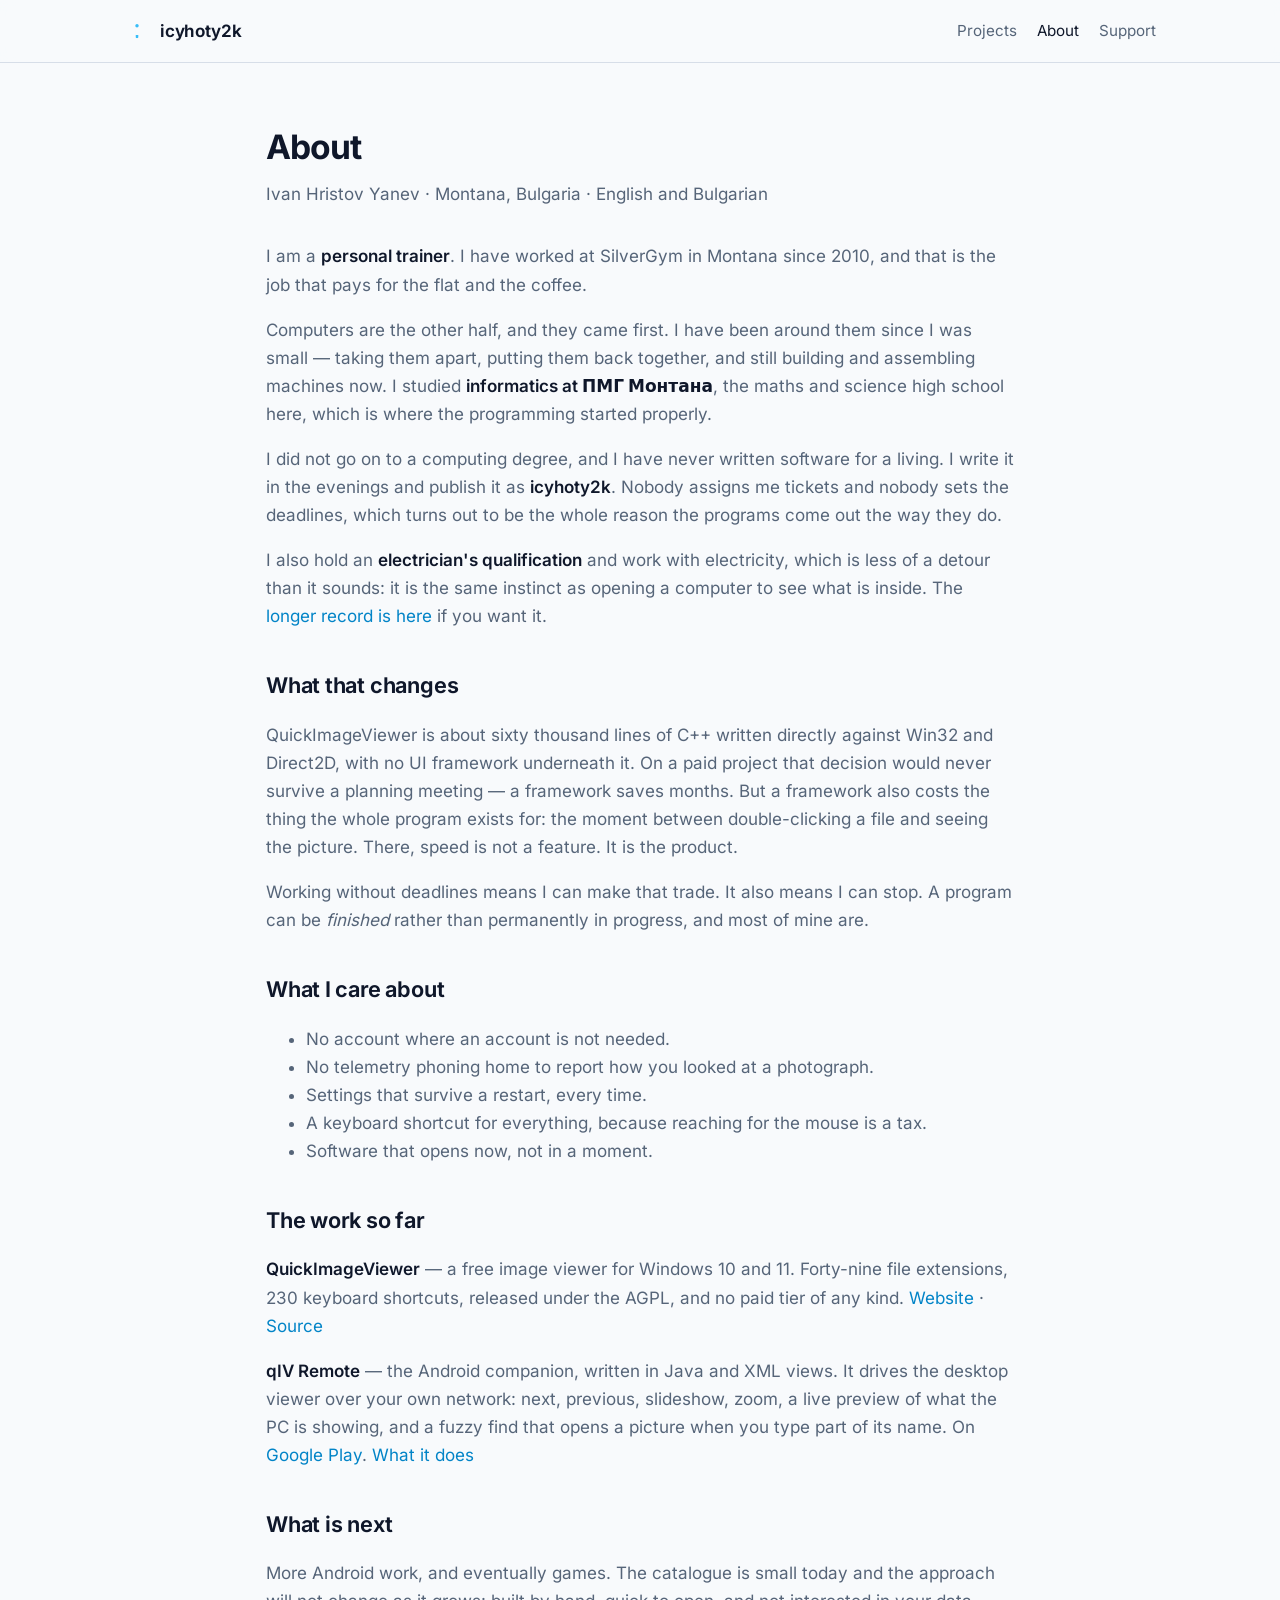
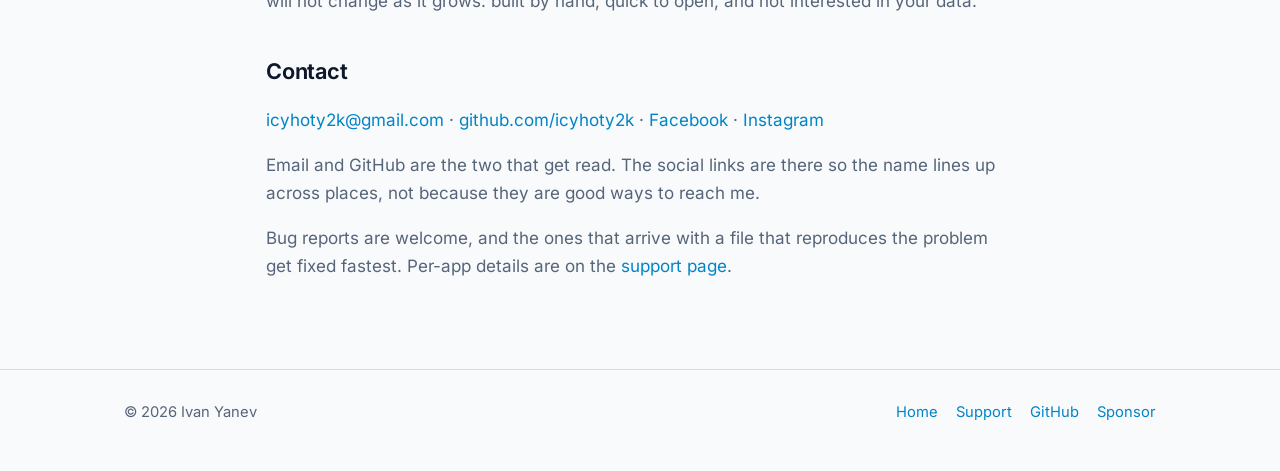
==== commit 1a184bd5: "fix(site): say "file extensions", because that is what the number counts The strip advertised "49 im" ====
--- a/about.html
+++ b/about.html
@@ -137,7 +137,7 @@
     <h2>The work so far</h2>
     <p>
         <strong>QuickImageViewer</strong> &mdash; a free image viewer for Windows 10 and 11.
-        Forty-nine formats, 230 keyboard shortcuts, released under the AGPL, and no paid
+        Forty-nine file extensions, 230 keyboard shortcuts, released under the AGPL, and no paid
         tier of any kind.
         <a href="https://icyhoty2k.github.io/QuickImageViewer/">Website</a> &middot;
         <a href="https://github.com/icyhoty2k/QuickImageViewer">Source</a>
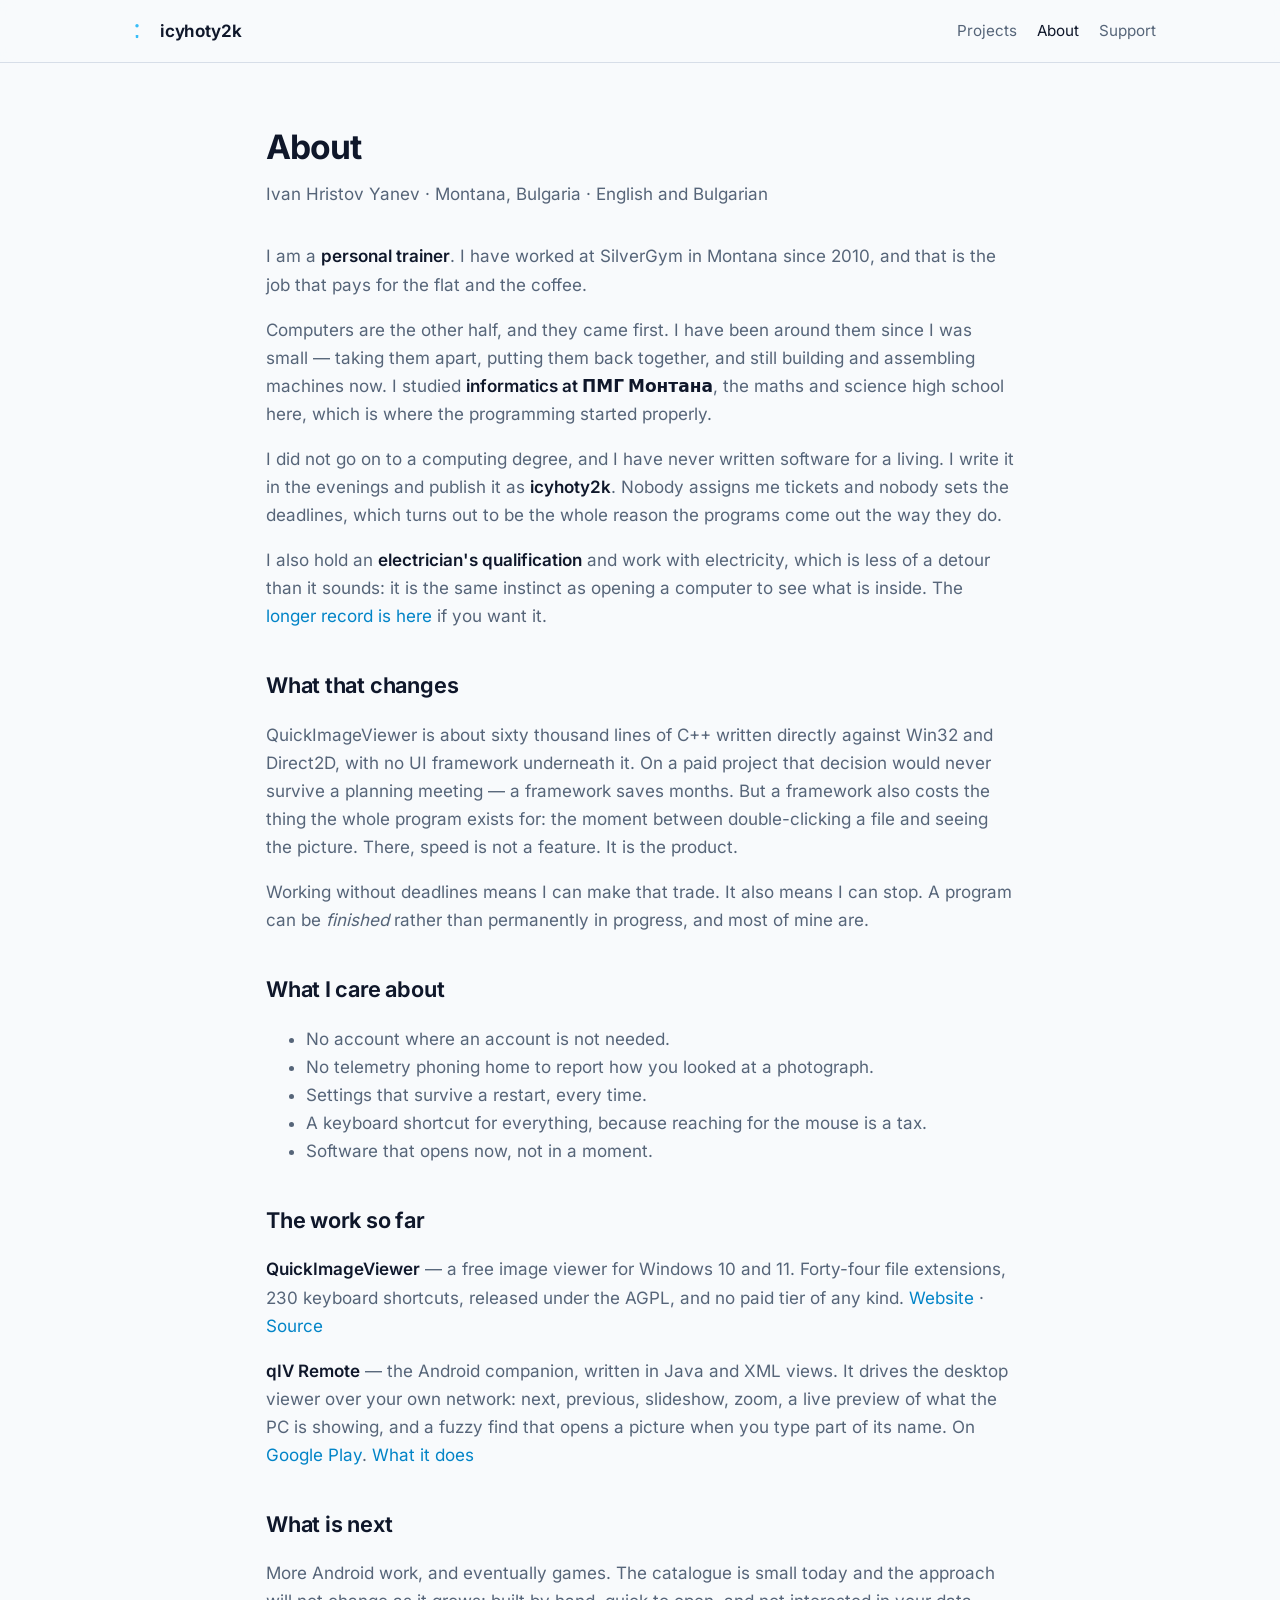
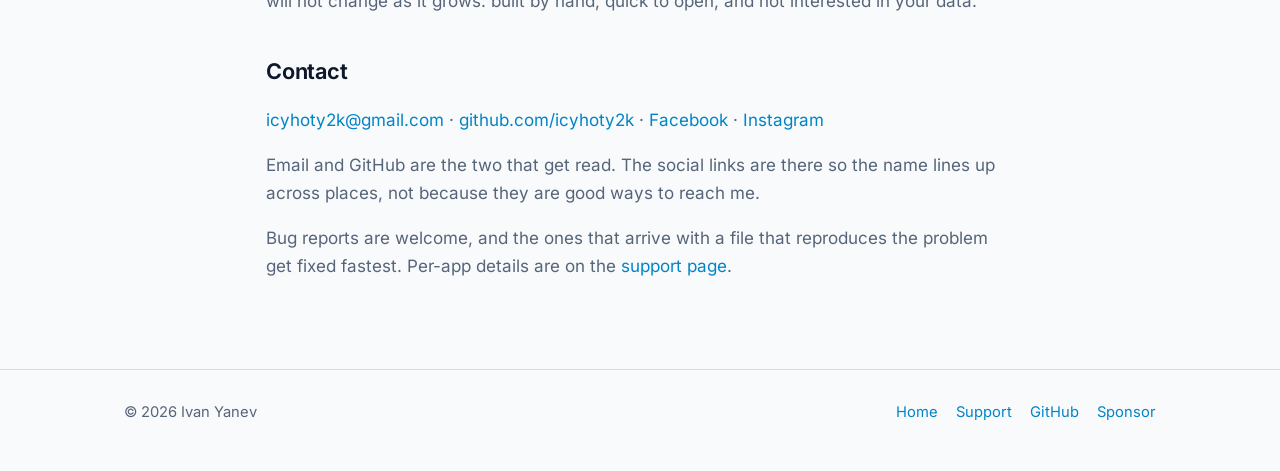
==== commit 6139b820: "fix(stats): the format count was 49 and the real answer is 44 The generator swept every L".ext" lite" ====
--- a/about.html
+++ b/about.html
@@ -137,7 +137,7 @@
     <h2>The work so far</h2>
     <p>
         <strong>QuickImageViewer</strong> &mdash; a free image viewer for Windows 10 and 11.
-        Forty-nine file extensions, 230 keyboard shortcuts, released under the AGPL, and no paid
+        Forty-four file extensions, 230 keyboard shortcuts, released under the AGPL, and no paid
         tier of any kind.
         <a href="https://icyhoty2k.github.io/QuickImageViewer/">Website</a> &middot;
         <a href="https://github.com/icyhoty2k/QuickImageViewer">Source</a>
